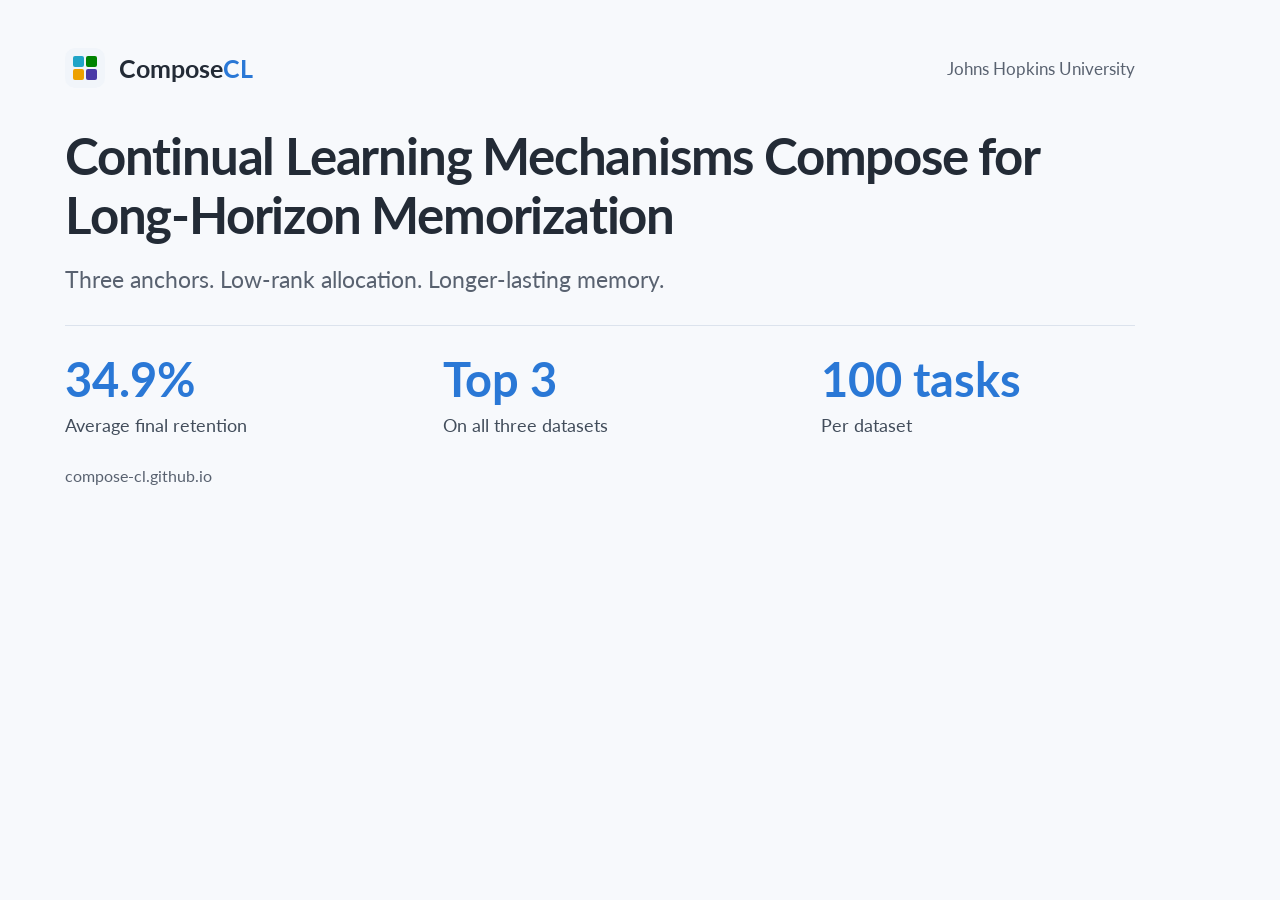
==== scripts/social-preview.html @ a8a99c4b "Build ComposeCL academic project website" ====
<!DOCTYPE html>
<html lang="en">
<head>
  <meta charset="utf-8">
  <meta name="robots" content="noindex">
  <meta name="viewport" content="width=device-width, initial-scale=1">
  <title>ComposeCL social preview source</title>
  <style>
    @font-face{font-family:Lato;src:url('../static/fonts/Lato-Regular.ttf')}
    @font-face{font-family:Lato;src:url('../static/fonts/Lato-Bold.ttf');font-weight:700}
    *{box-sizing:border-box}body{margin:0;width:1200px;height:630px;background:#f7f9fc;font-family:Lato,Arial,sans-serif;color:#232b36;padding:48px 65px}
    .brand{display:flex;align-items:center;gap:14px;font-size:25px;font-weight:700}.brand img{width:40px}.brand span{color:#2a78d6}.institution{margin-left:auto;font-size:17px;font-weight:400;color:#596270}
    h1{font-size:51px;line-height:1.16;letter-spacing:-1.2px;margin:38px 0 21px;max-width:1060px}p{font-size:23px;color:#596270;margin:0}
    .metrics{display:flex;gap:64px;border-top:1px solid #dce3ed;padding-top:28px;margin-top:32px}.metric{flex:1}.metric strong{display:block;font-size:47px;color:#2a78d6;line-height:1.1;margin-bottom:8px}.metric span{font-size:18px;color:#424d5b}.address{margin-top:30px;font-size:16px;color:#596270}
  </style>
</head>
<body>
  <div class="brand"><img src="../static/images/favicon.svg" alt=""><div>Compose<span>CL</span></div><div class="institution">Johns Hopkins University</div></div>
  <h1>Continual Learning Mechanisms Compose for Long-Horizon Memorization</h1>
  <p>Three anchors. Low-rank allocation. Longer-lasting memory.</p>
  <div class="metrics"><div class="metric"><strong>34.9%</strong><span>Average final retention</span></div><div class="metric"><strong>Top 3</strong><span>On all three datasets</span></div><div class="metric"><strong>100 tasks</strong><span>Per dataset</span></div></div>
  <div class="address">compose-cl.github.io</div>
</body>
</html>
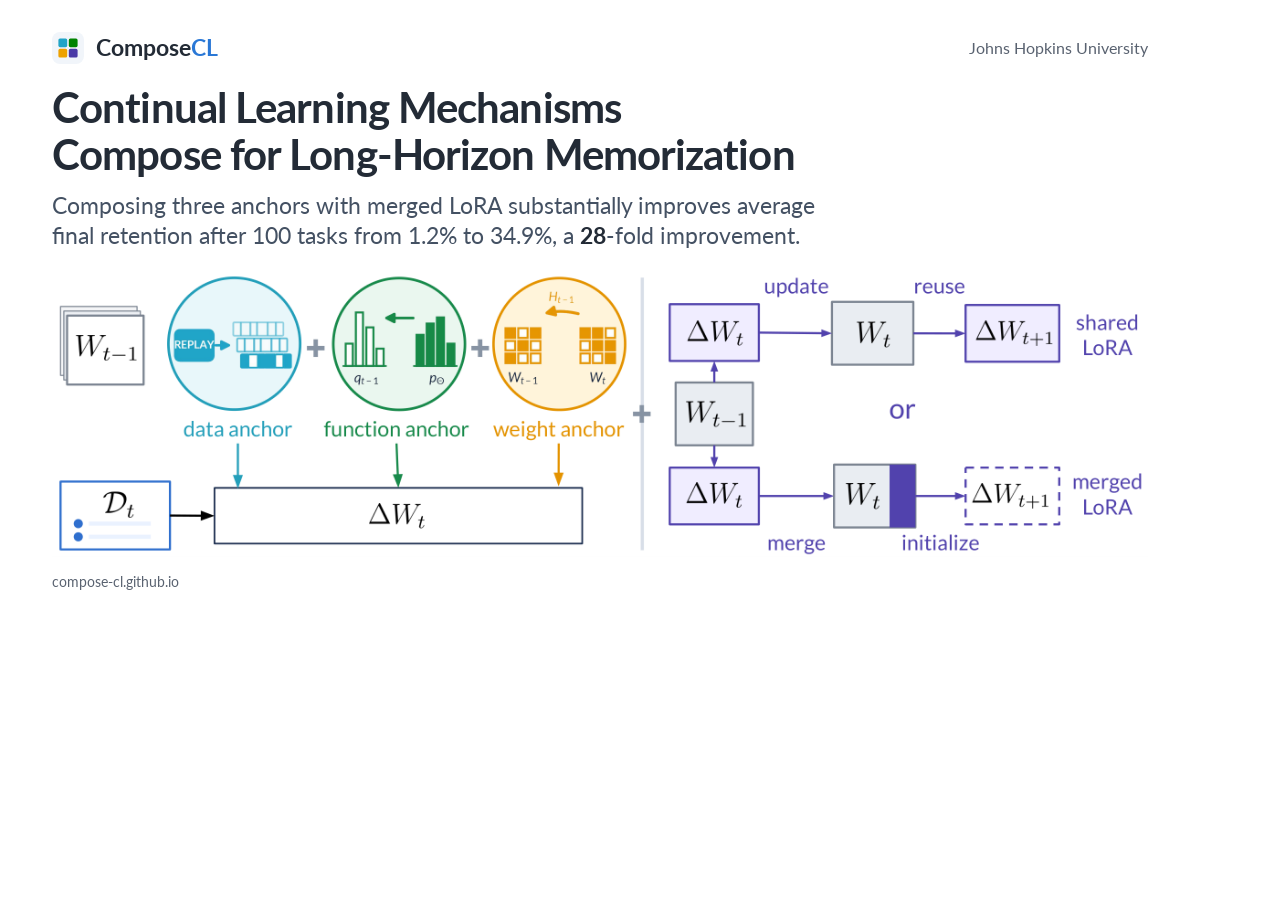
==== commit 537eab65: "Revise social preview with 100-task retention and mechanism diagram" ====
--- a/scripts/social-preview.html
+++ b/scripts/social-preview.html
@@ -8,17 +8,18 @@
   <style>
     @font-face{font-family:Lato;src:url('../static/fonts/Lato-Regular.ttf')}
     @font-face{font-family:Lato;src:url('../static/fonts/Lato-Bold.ttf');font-weight:700}
-    *{box-sizing:border-box}body{margin:0;width:1200px;height:630px;background:#f7f9fc;font-family:Lato,Arial,sans-serif;color:#232b36;padding:48px 65px}
-    .brand{display:flex;align-items:center;gap:14px;font-size:25px;font-weight:700}.brand img{width:40px}.brand span{color:#2a78d6}.institution{margin-left:auto;font-size:17px;font-weight:400;color:#596270}
-    h1{font-size:51px;line-height:1.16;letter-spacing:-1.2px;margin:38px 0 21px;max-width:1060px}p{font-size:23px;color:#596270;margin:0}
-    .metrics{display:flex;gap:64px;border-top:1px solid #dce3ed;padding-top:28px;margin-top:32px}.metric{flex:1}.metric strong{display:block;font-size:47px;color:#2a78d6;line-height:1.1;margin-bottom:8px}.metric span{font-size:18px;color:#424d5b}.address{margin-top:30px;font-size:16px;color:#596270}
+    *{box-sizing:border-box}body{margin:0;width:1200px;height:630px;background:#fff;font-family:Lato,Arial,sans-serif;color:#232b36;padding:32px 52px}
+    .brand{display:flex;align-items:center;gap:12px;font-size:23px;line-height:1.2;font-weight:700}.brand img{width:32px;height:32px}.brand span{color:#2a78d6}.institution{margin-left:auto;font-size:16px;font-weight:400;color:#596270}
+    h1{font-size:42px;line-height:1.12;letter-spacing:-.9px;margin:20px 0 12px;text-wrap:balance}
+    .summary{font-size:23px;line-height:1.32;color:#445163;margin:0;text-wrap:balance}.summary strong{font-weight:700;color:#232b36}
+    .diagram{display:block;width:100%;height:auto;margin-top:20px}.address{margin-top:16px;font-size:14px;line-height:1.3;color:#596270}
   </style>
 </head>
 <body>
   <div class="brand"><img src="../static/images/favicon.svg" alt=""><div>Compose<span>CL</span></div><div class="institution">Johns Hopkins University</div></div>
   <h1>Continual Learning Mechanisms Compose for Long-Horizon Memorization</h1>
-  <p>Three anchors. Low-rank allocation. Longer-lasting memory.</p>
-  <div class="metrics"><div class="metric"><strong>34.9%</strong><span>Average final retention</span></div><div class="metric"><strong>Top 3</strong><span>On all three datasets</span></div><div class="metric"><strong>100 tasks</strong><span>Per dataset</span></div></div>
+  <p class="summary">Composing three anchors with merged LoRA substantially improves average final retention after 100 tasks from 1.2% to 34.9%, a <strong>28</strong>-fold improvement.</p>
+  <img class="diagram" src="../static/images/anchors-allocation.png" width="2400" height="626" alt="The two design dimensions: data, function, and weight anchors jointly constrain the update, while shared and merged LoRA determine how updates are retained.">
   <div class="address">compose-cl.github.io</div>
 </body>
 </html>
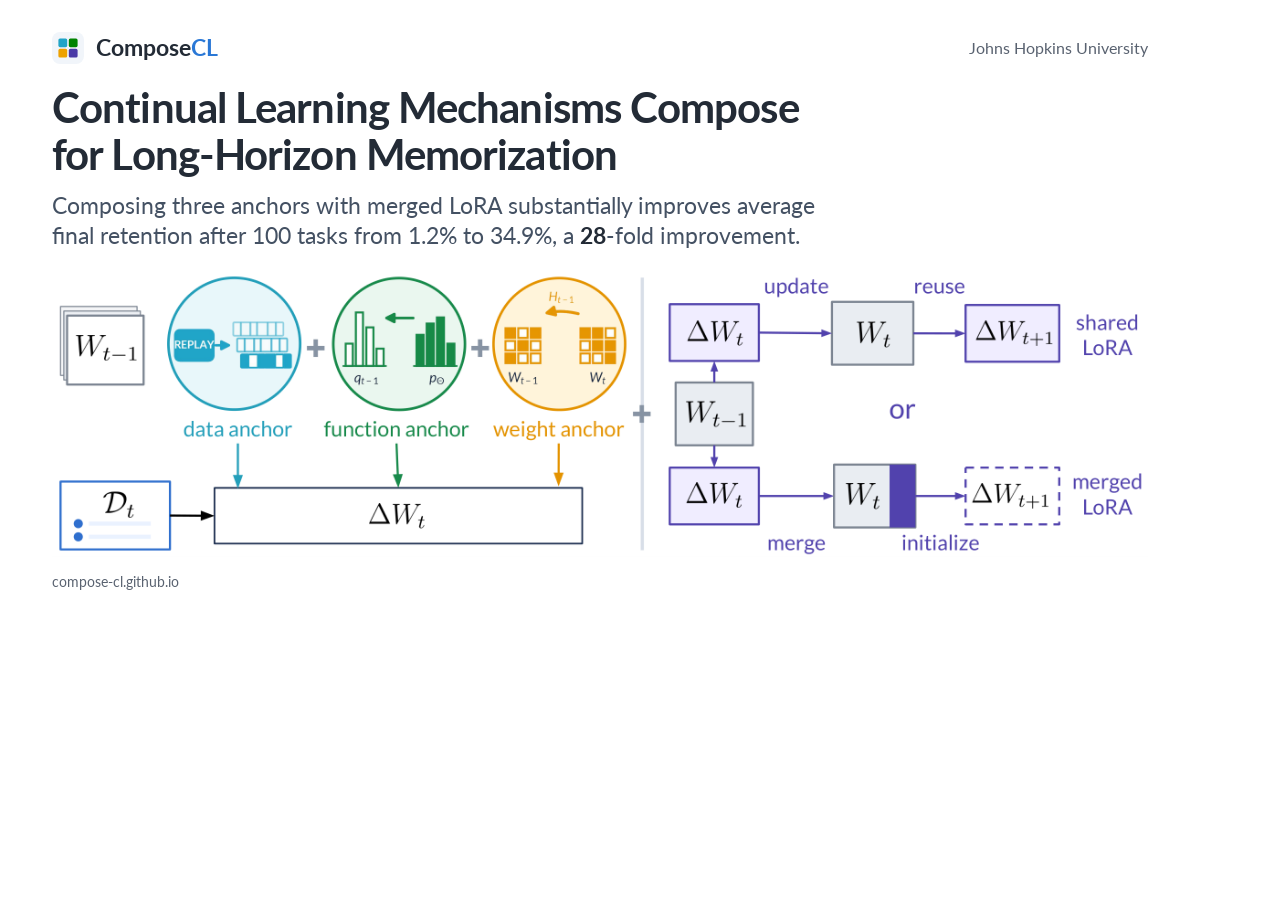
==== commit efb0dde4: "Add interactive task-level pruning and release links" ====
--- a/scripts/social-preview.html
+++ b/scripts/social-preview.html
@@ -10,14 +10,14 @@
     @font-face{font-family:Lato;src:url('../static/fonts/Lato-Bold.ttf');font-weight:700}
     *{box-sizing:border-box}body{margin:0;width:1200px;height:630px;background:#fff;font-family:Lato,Arial,sans-serif;color:#232b36;padding:32px 52px}
     .brand{display:flex;align-items:center;gap:12px;font-size:23px;line-height:1.2;font-weight:700}.brand img{width:32px;height:32px}.brand span{color:#2a78d6}.institution{margin-left:auto;font-size:16px;font-weight:400;color:#596270}
-    h1{font-size:42px;line-height:1.12;letter-spacing:-.9px;margin:20px 0 12px;text-wrap:balance}
+    h1{font-size:42px;line-height:1.12;letter-spacing:-.9px;margin:20px 0 12px}h1 span{display:block;white-space:nowrap}
     .summary{font-size:23px;line-height:1.32;color:#445163;margin:0;text-wrap:balance}.summary strong{font-weight:700;color:#232b36}
     .diagram{display:block;width:100%;height:auto;margin-top:20px}.address{margin-top:16px;font-size:14px;line-height:1.3;color:#596270}
   </style>
 </head>
 <body>
   <div class="brand"><img src="../static/images/favicon.svg" alt=""><div>Compose<span>CL</span></div><div class="institution">Johns Hopkins University</div></div>
-  <h1>Continual Learning Mechanisms Compose for Long-Horizon Memorization</h1>
+  <h1><span>Continual Learning Mechanisms Compose</span><span>for Long-Horizon Memorization</span></h1>
   <p class="summary">Composing three anchors with merged LoRA substantially improves average final retention after 100 tasks from 1.2% to 34.9%, a <strong>28</strong>-fold improvement.</p>
   <img class="diagram" src="../static/images/anchors-allocation.png" width="2400" height="626" alt="The two design dimensions: data, function, and weight anchors jointly constrain the update, while shared and merged LoRA determine how updates are retained.">
   <div class="address">compose-cl.github.io</div>
